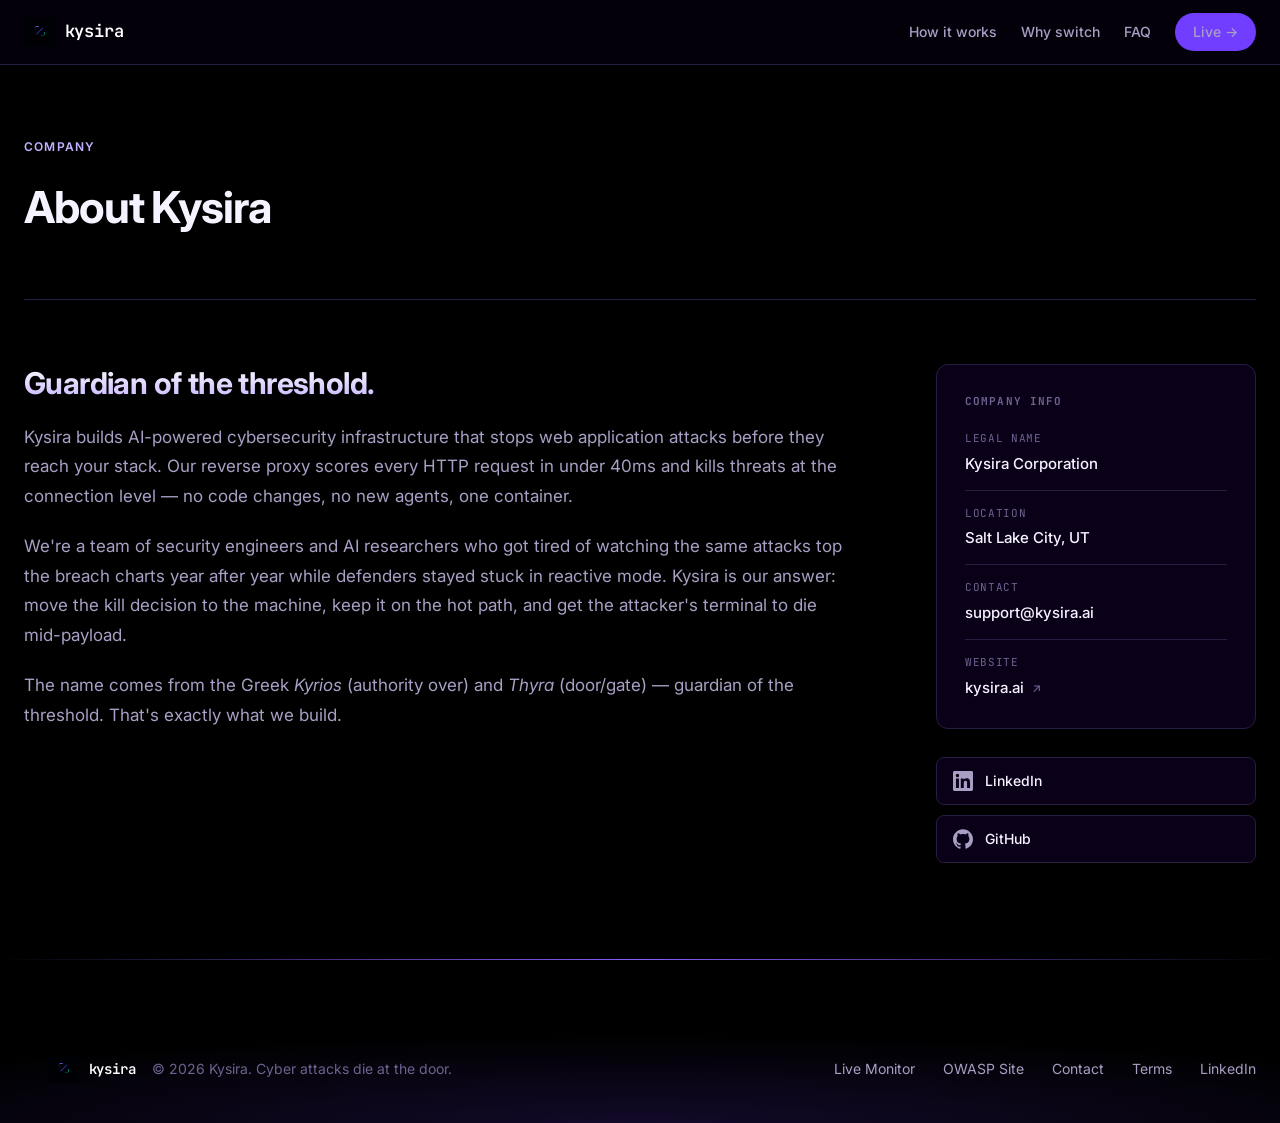
==== about.html @ eabcbf6a "Add about page with company info, LinkedIn, and GitHub links" ====
<!doctype html>
<html lang="en">
<head>
<meta charset="utf-8" />
<meta name="viewport" content="width=device-width,initial-scale=1" />
<title>About — Kysira</title>
<meta name="description" content="Kysira is an AI-powered cybersecurity company based in Salt Lake City, UT." />
<meta name="theme-color" content="#060c0f" />

<link rel="preconnect" href="https://fonts.googleapis.com">
<link rel="preconnect" href="https://fonts.gstatic.com" crossorigin>
<link href="https://fonts.googleapis.com/css2?family=Inter:wght@400;500;600;700&family=JetBrains+Mono:wght@400;500;600&display=swap" rel="stylesheet">
<link rel="stylesheet" href="assets/css/styles.css">

<style>
  .about-header {
    padding: 72px 0 56px;
    border-bottom: 1px solid var(--border);
  }
  .about-header h1 {
    font-size: clamp(28px, 4vw, 44px);
    font-weight: 700;
    letter-spacing: -0.025em;
    margin: 16px 0 0;
  }
  .about-body {
    padding: 64px 0 96px;
    display: grid;
    grid-template-columns: minmax(0, 1fr) 320px;
    gap: 80px;
    align-items: start;
  }
  @media (max-width: 820px) {
    .about-body { grid-template-columns: 1fr; gap: 48px; }
  }
  .about-body p {
    color: var(--text-muted);
    font-size: 17px;
    line-height: 1.75;
    margin: 0 0 20px;
  }
  .about-body h2 {
    font-size: clamp(22px, 3vw, 30px);
    font-weight: 700;
    letter-spacing: -0.02em;
    margin: 0 0 20px;
  }
  /* Info card */
  .info-card {
    background: var(--bg-panel);
    border: 1px solid var(--border);
    border-radius: 12px;
    padding: 28px;
    position: sticky;
    top: 84px;
  }
  .info-card h3 {
    font-family: var(--mono);
    font-size: 11px;
    color: var(--text-dim);
    letter-spacing: 0.1em;
    text-transform: uppercase;
    margin: 0 0 20px;
  }
  .info-row {
    display: flex;
    flex-direction: column;
    gap: 4px;
    padding: 14px 0;
    border-bottom: 1px solid var(--border);
  }
  .info-row:last-child { border-bottom: none; padding-bottom: 0; }
  .info-row:first-of-type { padding-top: 0; }
  .info-label {
    font-family: var(--mono);
    font-size: 11px;
    color: var(--text-dim);
    letter-spacing: 0.06em;
    text-transform: uppercase;
  }
  .info-value {
    font-size: 15px;
    color: var(--text);
    font-weight: 500;
  }
  .info-value a {
    color: var(--text);
    display: flex;
    align-items: center;
    gap: 8px;
  }
  .info-value a:hover { color: var(--green); text-decoration: none; }
  /* External link icon */
  .ext::after {
    content: "↗";
    font-size: 12px;
    color: var(--text-dim);
  }
  /* Social links */
  .social-links {
    display: flex;
    flex-direction: column;
    gap: 10px;
    margin-top: 28px;
  }
  .social-link {
    display: flex;
    align-items: center;
    gap: 12px;
    padding: 12px 16px;
    background: var(--bg-elev);
    border: 1px solid var(--border);
    border-radius: 8px;
    color: var(--text);
    font-size: 14px;
    font-weight: 500;
    transition: border-color 0.15s, color 0.15s;
  }
  .social-link:hover {
    border-color: var(--green);
    color: var(--green);
    text-decoration: none;
  }
  .social-icon {
    width: 20px;
    height: 20px;
    flex-shrink: 0;
    color: var(--text-muted);
  }
  .social-link:hover .social-icon { color: var(--green); }
</style>
</head>

<!-- Google tag (gtag.js) -->
<script async src="https://www.googletagmanager.com/gtag/js?id=G-09EENK375X"></script>
<script>
  window.dataLayer = window.dataLayer || [];
  function gtag(){dataLayer.push(arguments);}
  gtag('js', new Date());
  gtag('config', 'G-09EENK375X');
</script>
<body>

<nav class="top">
  <div class="wrap">
    <a class="brand" href="/">
      <img src="assets/images/kysira-logo.png" alt="" class="brand-logo" aria-hidden="true" />
      kysira
    </a>
    <div class="links">
      <a href="/#how">How it works</a>
      <a href="/#why">Why switch</a>
      <a href="/#faq">FAQ</a>
      <a class="cta" href="https://live.kysira.ai" target="_blank" rel="noopener">Live →</a>
    </div>
  </div>
</nav>

<div class="wrap">
  <div class="about-header">
    <div class="section-eyebrow">Company</div>
    <h1>About Kysira</h1>
  </div>

  <div class="about-body">
    <div>
      <h2>Guardian of the threshold.</h2>
      <p>Kysira builds AI-powered cybersecurity infrastructure that stops web application attacks before they reach your stack. Our reverse proxy scores every HTTP request in under 40ms and kills threats at the connection level — no code changes, no new agents, one container.</p>
      <p>We're a team of security engineers and AI researchers who got tired of watching the same attacks top the breach charts year after year while defenders stayed stuck in reactive mode. Kysira is our answer: move the kill decision to the machine, keep it on the hot path, and get the attacker's terminal to die mid-payload.</p>
      <p>The name comes from the Greek <em>Kyrios</em> (authority over) and <em>Thyra</em> (door/gate) — guardian of the threshold. That's exactly what we build.</p>
    </div>

    <aside>
      <div class="info-card">
        <h3>Company info</h3>
        <div class="info-row">
          <span class="info-label">Legal name</span>
          <span class="info-value">Kysira Corporation</span>
        </div>
        <div class="info-row">
          <span class="info-label">Location</span>
          <span class="info-value">Salt Lake City, UT</span>
        </div>
        <div class="info-row">
          <span class="info-label">Contact</span>
          <span class="info-value"><a href="mailto:support@kysira.ai">support@kysira.ai</a></span>
        </div>
        <div class="info-row">
          <span class="info-label">Website</span>
          <span class="info-value"><a href="https://kysira.ai" class="ext">kysira.ai</a></span>
        </div>
      </div>

      <div class="social-links">
        <a class="social-link" href="https://www.linkedin.com/company/kysira/" target="_blank" rel="noopener">
          <svg class="social-icon" viewBox="0 0 24 24" fill="currentColor" aria-hidden="true">
            <path d="M20.447 20.452h-3.554v-5.569c0-1.328-.027-3.037-1.852-3.037-1.853 0-2.136 1.445-2.136 2.939v5.667H9.351V9h3.414v1.561h.046c.477-.9 1.637-1.85 3.37-1.85 3.601 0 4.267 2.37 4.267 5.455v6.286zM5.337 7.433a2.062 2.062 0 01-2.063-2.065 2.064 2.064 0 112.063 2.065zm1.782 13.019H3.555V9h3.564v11.452zM22.225 0H1.771C.792 0 0 .774 0 1.729v20.542C0 23.227.792 24 1.771 24h20.451C23.2 24 24 23.227 24 22.271V1.729C24 .774 23.2 0 22.222 0h.003z"/>
          </svg>
          LinkedIn
        </a>
        <a class="social-link" href="https://github.com/kysira" target="_blank" rel="noopener">
          <svg class="social-icon" viewBox="0 0 24 24" fill="currentColor" aria-hidden="true">
            <path d="M12 .297c-6.63 0-12 5.373-12 12 0 5.303 3.438 9.8 8.205 11.385.6.113.82-.258.82-.577 0-.285-.01-1.04-.015-2.04-3.338.724-4.042-1.61-4.042-1.61C4.422 18.07 3.633 17.7 3.633 17.7c-1.087-.744.084-.729.084-.729 1.205.084 1.838 1.236 1.838 1.236 1.07 1.835 2.809 1.305 3.495.998.108-.776.417-1.305.76-1.605-2.665-.3-5.466-1.332-5.466-5.93 0-1.31.465-2.38 1.235-3.22-.135-.303-.54-1.523.105-3.176 0 0 1.005-.322 3.3 1.23.96-.267 1.98-.399 3-.405 1.02.006 2.04.138 3 .405 2.28-1.552 3.285-1.23 3.285-1.23.645 1.653.24 2.873.12 3.176.765.84 1.23 1.91 1.23 3.22 0 4.61-2.805 5.625-5.475 5.92.42.36.81 1.096.81 2.22 0 1.606-.015 2.896-.015 3.286 0 .315.21.69.825.57C20.565 22.092 24 17.592 24 12.297c0-6.627-5.373-12-12-12"/>
          </svg>
          GitHub
        </a>
      </div>
    </aside>
  </div>
</div>

<footer>
  <div class="wrap">
    <div class="left">
      <a class="brand" href="/">
        <img src="assets/images/kysira-logo.png" alt="" class="brand-logo" aria-hidden="true" />
        kysira
      </a>
      <span class="copy">© 2026 Kysira. Cyber attacks die at the door.</span>
    </div>
    <div>
      <a href="https://live.kysira.ai" target="_blank" rel="noopener">Live Monitor</a>
      <a href="https://shop.kysira.ai" target="_blank" rel="noopener">OWASP Site</a>
      <a href="mailto:hello@kysira.ai">Contact</a>
      <a href="/terms.html">Terms</a>
      <a href="https://www.linkedin.com/company/kysira/" target="_blank" rel="noopener">LinkedIn</a>
    </div>
  </div>
</footer>

</body>
</html>
---- assets/css/styles.css ----
/* ═══════════════════════════════════════════════════════════════════════════
   Kysira marketing site — TypeUI · Astra (dark-first violet)
   Surface #000000 · raised panels #0A0118 · brand #713DFF (bloom #8B5CFF)
   Pill buttons · 24px cards · Inter body · gradient marketing headings ·
   hero/footer violet glow + faint grid · center-lit glowing section dividers.
   ═══════════════════════════════════════════════════════════════════════════ */
:root {
  --bg: #000000;              /* page surface (neutral-secondary-soft) */
  --bg-elev: #0A0118;         /* raised panel (neutral-primary) */
  --bg-panel: #0A0118;        /* card fill */
  --bg-panel-2: #160A2E;      /* raised-further (menus, insets) */
  --border: #281C40;          /* default border */
  --border-strong: #3A2C57;   /* default-medium */
  --text: #F5F3FF;            /* light lavender-white */
  --heading: #FFFFFF;
  --text-muted: #A99FC4;      /* muted lavender-gray body */
  --text-dim: #6E6390;
  --brand: #713DFF;           /* violet brand */
  --brand-medium: #8B5CFF;    /* bloom-up / bright */
  --fg-brand: #9B7BFF;        /* links */
  --fg-brand-strong: #C4B0FF; /* gradient heading base */
  --success: #34D399;         /* real state only */
  --success-dim: #0F5C43;
  --danger: #F0616D;
  --danger-dim: #7A1F2C;
  --amber: #FFB84D;
  --max: 1280px;              /* Astra section max-width */
  --mono: "JetBrains Mono", ui-monospace, SFMono-Regular, Menlo, Consolas, monospace;
  --sans: "Inter", system-ui, -apple-system, "Segoe UI", Roboto, sans-serif;
}

* { box-sizing: border-box; }
html, body { margin: 0; padding: 0; }
html { scroll-behavior: smooth; }
body {
  background: var(--bg);
  color: var(--text);
  font-family: var(--sans);
  font-size: 16px;
  line-height: 1.6;
  -webkit-font-smoothing: antialiased;
}
a { color: var(--fg-brand); text-decoration: none; }
a:hover { color: var(--brand-medium); }
::selection { background: rgba(113,61,255,0.35); color: #fff; }

.wrap { max-width: var(--max); margin: 0 auto; padding: 0 24px; }

/* Marketing gradient heading — white → light lavender, clipped to glyphs.
   Solid fallback via color for renderers without background-clip:text. */
.grad-heading {
  color: var(--heading);
  background: linear-gradient(180deg, #FFFFFF 0%, var(--fg-brand-strong) 100%);
  -webkit-background-clip: text;
  background-clip: text;
  -webkit-text-fill-color: transparent;
}

/* ---------- Nav ---------- */
nav.top {
  position: sticky; top: 0; z-index: 50;
  background: rgba(5,1,14,0.72);
  backdrop-filter: saturate(140%) blur(14px);
  -webkit-backdrop-filter: saturate(140%) blur(14px);
  border-bottom: 1px solid var(--border);
}
nav.top .wrap {
  display: flex; align-items: center; justify-content: space-between;
  height: 64px;
}
.brand {
  display: flex; align-items: center; gap: 10px;
  font-family: var(--mono); font-weight: 600; font-size: 17px;
  color: var(--heading); letter-spacing: -0.01em;
}
.brand:hover { color: var(--heading); }
.brand-logo { height: 28px; width: auto; display: block; }
/* Nav links are text links: no bg, no underline — only lighten on hover, 24px apart */
nav.top .links { display: flex; gap: 24px; align-items: center; }
nav.top .links a {
  color: var(--text-muted); font-size: 14px; font-weight: 500;
}
nav.top .links a:hover { color: var(--heading); }
nav.top .cta {
  background: var(--brand); color: #fff;
  padding: 8px 18px; border-radius: 999px;
  font-weight: 600; font-size: 14px;
  transition: background 0.15s ease;
}
nav.top .cta:hover { background: var(--brand-medium); color: #fff; }
@media (max-width: 640px) {
  nav.top .links a:not(.cta) { display: none; }
}

/* ---------- Shared: pill buttons ---------- */
.btn {
  display: inline-flex; align-items: center; gap: 6px;
  padding: 13px 26px; border-radius: 999px;
  font-weight: 600; font-size: 16px;
  border: 2px solid transparent;
  transition: transform 0.08s ease, background 0.16s ease,
              border-color 0.16s ease, color 0.16s ease;
}
.btn:hover { transform: translateY(-1px); }
.btn-primary { background: var(--brand); color: #fff; }
.btn-primary:hover { background: var(--brand-medium); color: #fff; } /* bloom-up */
.btn-ghost {
  background: transparent; color: var(--text);
  border-color: var(--border-strong);
}
.btn-ghost:hover { border-color: var(--brand); color: var(--heading); }

/* ---------- Hero (owns its own vertical rhythm; signature backdrop) ---------- */
section.hero {
  padding: 120px 0 104px;
  position: relative; overflow: hidden;
}
/* Layer 1: radial violet brand glow, top-centre */
section.hero::before {
  content: ""; position: absolute; inset: 0; z-index: 0; pointer-events: none;
  background: radial-gradient(120% 80% at 50% 0%, rgba(113,61,255,0.20), transparent 60%);
}
/* Layer 2: faint 64px grid, masked to fade out toward the edges */
section.hero::after {
  content: ""; position: absolute; inset: 0; z-index: 0; pointer-events: none;
  background-image:
    linear-gradient(rgba(46,33,71,0.5) 1px, transparent 1px),
    linear-gradient(90deg, rgba(46,33,71,0.5) 1px, transparent 1px);
  background-size: 64px 64px;
  -webkit-mask-image: radial-gradient(80% 60% at 50% 0%, #000 0%, transparent 70%);
  mask-image: radial-gradient(80% 60% at 50% 0%, #000 0%, transparent 70%);
}
section.hero .wrap { position: relative; z-index: 1; }

.eyebrow {
  display: inline-flex; align-items: center; gap: 8px;
  font-size: 12px; font-weight: 600;
  color: var(--fg-brand-strong); letter-spacing: 0.08em; text-transform: uppercase;
  padding: 6px 14px; border-radius: 999px;
  background: rgba(113,61,255,0.10);
  border: 1px solid rgba(113,61,255,0.30);
}
.eyebrow::before {
  content: ""; width: 6px; height: 6px; border-radius: 50%;
  background: var(--brand); box-shadow: 0 0 10px var(--brand);
}
h1.headline {
  font-size: clamp(44px, 6vw, 72px);
  line-height: 1.0; letter-spacing: -0.025em; font-weight: 700;
  margin: 24px 0 20px; max-width: 1024px;
  color: var(--heading);
  background: linear-gradient(180deg, #FFFFFF 0%, var(--fg-brand-strong) 100%);
  -webkit-background-clip: text; background-clip: text;
  -webkit-text-fill-color: transparent;
}
/* Highlighted phrase gets a solid violet fill + glow inside the gradient heading */
h1.headline em {
  font-style: normal;
  -webkit-text-fill-color: var(--brand);
  color: var(--brand);
  text-shadow: 0 0 28px rgba(113,61,255,0.45);
}
.etymology {
  font-size: 13px;
  color: var(--text-dim);
  letter-spacing: 0.03em;
  margin: -4px 0 28px;
  font-family: var(--mono);
}
.etymology em { font-style: italic; color: var(--text-muted); }
.lede {
  font-size: clamp(17px, 1.6vw, 20px);
  color: var(--text-muted); max-width: 640px; margin: 0 0 36px;
}
.lede strong { color: var(--heading); font-weight: 600; }
.hero-cta { display: flex; gap: 14px; flex-wrap: wrap; }

.hero-grid {
  display: grid;
  grid-template-columns: minmax(0, 1.05fr) minmax(0, 0.95fr);
  gap: 56px; align-items: center;
}
@media (max-width: 900px) {
  .hero-grid { grid-template-columns: 1fr; gap: 40px; }
}

/* Hero terminal panel — raised card, 24px radius, subtle border */
.terminal {
  background: var(--bg-panel);
  border: 1px solid var(--border-strong);
  border-radius: 24px;
  overflow: hidden;
  box-shadow: 0 40px 90px -30px rgba(0,0,0,0.8),
              0 0 0 1px rgba(113,61,255,0.08);
  font-family: var(--mono);
  font-size: 13px;
  line-height: 1.7;
}
.term-bar {
  background: var(--bg-panel-2);
  padding: 10px 14px;
  border-bottom: 1px solid var(--border);
  display: flex; align-items: center; gap: 10px;
}
.term-dots { display: flex; gap: 6px; }
.term-dots span { width: 11px; height: 11px; border-radius: 50%; background: #2c2440; }
.term-dots span:nth-child(1) { background: #ff5f56; }
.term-dots span:nth-child(2) { background: #ffbd2e; }
.term-dots span:nth-child(3) { background: #27c93f; }
.term-title {
  color: var(--text-muted); font-size: 12px; margin-left: 8px;
  flex: 1; text-align: center;
}
.term-body { padding: 18px 20px 22px; min-height: 280px; }
.term-line { white-space: nowrap; overflow: hidden; text-overflow: ellipsis; }
.term-line .ts { color: var(--text-dim); margin-right: 10px; }
.term-line .ip { color: var(--fg-brand); margin-right: 10px; }
.term-line .method { color: var(--amber); margin-right: 8px; }
.term-line .path { color: var(--text); margin-right: 10px; }
.term-line .killed { color: var(--danger); font-weight: 600; }
.term-line .passed { color: var(--success); font-weight: 600; }
.term-line .ms { color: var(--text-muted); margin-left: 8px; }
.term-feed { display: flex; flex-direction: column; gap: 4px; }
.term-feed .row { opacity: 0; transform: translateY(6px); transition: all 0.3s ease; }
.term-feed .row.show { opacity: 1; transform: translateY(0); }
.term-prompt { color: var(--brand-medium); margin-top: 16px; }
.term-prompt::before { content: "$ "; color: var(--text-dim); }
.term-prompt .cur {
  display: inline-block; width: 8px; height: 14px;
  background: var(--brand-medium); vertical-align: -2px; margin-left: 2px;
  animation: blink 1s steps(2) infinite;
}
@keyframes blink { 50% { opacity: 0; } }

/* ---------- Center-lit glowing divider between stacked marketing sections ---------- */
section.stats, section.block, section.cta-band, footer { position: relative; }
section.stats::before,
section.block::before,
section.cta-band::before,
footer::before {
  content: ""; position: absolute; top: 0; left: 0; right: 0; height: 1px; z-index: 2;
  background: linear-gradient(90deg, transparent 0%, var(--brand-medium) 50%, transparent 100%);
  pointer-events: none;
}
/* the wide, short violet beam-bloom centred on the seam */
section.stats::after,
section.block::after,
section.cta-band::after {
  content: ""; position: absolute; top: 0; left: 50%; transform: translate(-50%, -50%);
  width: 46rem; height: 9rem; max-width: 90vw; z-index: 1; pointer-events: none;
  background: radial-gradient(ellipse at center, rgba(113,61,255,0.14), transparent 70%);
}

/* ---------- Stats strip ---------- */
section.stats { padding: 72px 0; }
.stat-grid { display: grid; grid-template-columns: repeat(4, 1fr); gap: 24px; }
@media (max-width: 720px) { .stat-grid { grid-template-columns: repeat(2, 1fr); } }
.stat .num {
  font-family: var(--mono);
  font-size: clamp(28px, 4vw, 44px);
  font-weight: 600;
  color: var(--brand-medium);
  letter-spacing: -0.02em;
  line-height: 1;
}
.stat .num small { color: var(--text-muted); font-size: 0.55em; margin-left: 4px; font-weight: 500; }
.stat .label {
  margin-top: 10px; color: var(--text-muted); font-size: 13px;
  text-transform: uppercase; letter-spacing: 0.06em;
}

/* ---------- Section common (112px symmetric rhythm; header ≤768px; gap ≥64px) ---------- */
section.block { padding: 112px 0; }
.section-eyebrow {
  font-size: 12px; font-weight: 600; color: var(--fg-brand-strong);
  letter-spacing: 0.1em; text-transform: uppercase; margin-bottom: 16px;
}
h2 {
  font-size: clamp(28px, 3.4vw, 40px);
  line-height: 1.3; letter-spacing: -0.02em;
  margin: 0 0 20px; font-weight: 700;
  max-width: 768px;
  color: var(--heading);
  background: linear-gradient(180deg, #FFFFFF 0%, var(--fg-brand-strong) 100%);
  -webkit-background-clip: text; background-clip: text;
  -webkit-text-fill-color: transparent;
}
.lead {
  font-size: 18px; color: var(--text-muted);
  max-width: 768px; margin: 0 0 64px;
}

/* ---------- Cards: shared raised-panel treatment ---------- */
.compare .col, .step, .why-card, details.qa, .testimonial {
  background: var(--bg-panel);
  border: 1px solid var(--border);
  border-radius: 24px;
  transition: border-color 0.2s ease, box-shadow 0.2s ease;
}
.step:hover, .why-card:hover {
  border-color: var(--border-strong);
  box-shadow: 0 0 0 1px rgba(113,61,255,0.10);
}

/* ---------- The problem ---------- */
.compare {
  display: grid; grid-template-columns: 1fr 80px 1fr; gap: 0;
  align-items: stretch; margin-top: 8px;
}
@media (max-width: 760px) {
  .compare { grid-template-columns: 1fr; }
  .compare .vs { display: none; }
}
.compare .col { padding: 32px 28px; display: flex; flex-direction: column; }
.compare .col.bad { border-color: rgba(240,97,109,0.28); }
.compare .col.good { border-color: rgba(52,211,153,0.28); }
.compare .col h3 {
  margin: 0 0 6px; font-size: 14px; font-weight: 600;
  text-transform: uppercase; letter-spacing: 0.08em;
}
.compare .col.bad h3 { color: var(--danger); }
.compare .col.good h3 { color: var(--success); }
.compare .big {
  font-family: var(--mono); font-size: clamp(36px, 5vw, 56px);
  font-weight: 600; letter-spacing: -0.02em; line-height: 1; margin: 12px 0 8px;
}
.compare .col.bad .big { color: var(--danger); }
.compare .col.good .big { color: var(--success); }
.compare .col p { margin: 6px 0 0; color: var(--text-muted); font-size: 16px; }
.compare .vs {
  display: flex; align-items: center; justify-content: center;
  color: var(--text-dim); font-family: var(--mono); font-size: 14px;
}

/* ---------- How it works ---------- */
.steps {
  display: grid; grid-template-columns: repeat(3, 1fr); gap: 24px;
  margin-top: 36px;
}
@media (max-width: 820px) { .steps { grid-template-columns: 1fr; } }
.step { padding: 28px; }
/* plain-word step label — no numbering (Astra forbids numbered eyebrows/steps) */
.step .num {
  font-size: 12px; font-weight: 600; color: var(--fg-brand-strong);
  letter-spacing: 0.1em; text-transform: uppercase;
}
.step h4 {
  margin: 10px 0 8px; font-size: 20px; font-weight: 600;
  letter-spacing: -0.01em; color: var(--heading);
}
.step p { margin: 0; color: var(--text-muted); font-size: 16px; }

/* ---------- Why teams switch ---------- */
.why-grid { display: grid; grid-template-columns: repeat(2, 1fr); gap: 16px; }
@media (max-width: 760px) { .why-grid { grid-template-columns: 1fr; } }
.why-card { padding: 28px; }
.why-card h4 {
  margin: 0 0 10px; font-size: 20px; font-weight: 600; color: var(--heading);
  display: flex; align-items: center; gap: 10px;
}
.why-card h4 .icon {
  display: inline-flex; align-items: center; justify-content: center;
  width: 28px; height: 28px; flex-shrink: 0;
  background: rgba(113,61,255,0.12); color: var(--fg-brand-strong);
  border-radius: 999px; font-size: 14px; font-family: var(--mono);
}
.why-card p { margin: 0; color: var(--text-muted); font-size: 16px; }

/* ---------- FAQ ---------- */
.faq { display: flex; flex-direction: column; gap: 12px; max-width: 820px; }
details.qa { padding: 20px 24px; }
details.qa[open] { border-color: var(--border-strong); }
details.qa summary {
  cursor: pointer; list-style: none;
  font-weight: 600; font-size: 16px;
  display: flex; justify-content: space-between; align-items: center;
  color: var(--heading);
}
details.qa summary::-webkit-details-marker { display: none; }
details.qa summary::after {
  content: "+"; font-family: var(--mono); color: var(--brand-medium);
  font-size: 22px; transition: transform 0.2s;
}
details.qa[open] summary::after { content: "\2212"; }
details.qa p {
  margin: 14px 0 0; color: var(--text-muted); font-size: 16px; line-height: 1.7;
}

/* ---------- CTA band (owns its glow; symmetric padding) ---------- */
section.cta-band {
  padding: 112px 0;
  text-align: center; overflow: hidden;
}
.cta-band h2 { margin: 0 auto 14px; }
.cta-band p { color: var(--text-muted); font-size: 18px; margin: 0 0 32px; }
.cta-band .btns { display: inline-flex; gap: 14px; flex-wrap: wrap; justify-content: center; }

/* ---------- Footer (violet glow + grid bookend; asymmetric padding) ---------- */
footer {
  padding: 96px 0 40px;   /* light bottom ≤ half the top */
  color: var(--text-dim);
  font-size: 14px;
  overflow: hidden;
}
footer::after {
  content: ""; position: absolute; inset: 0; z-index: 0; pointer-events: none;
  background:
    radial-gradient(120% 90% at 50% 100%, rgba(113,61,255,0.16), transparent 60%);
}
footer .wrap {
  position: relative; z-index: 1;
  display: flex; justify-content: space-between; align-items: center; gap: 24px;
  flex-wrap: wrap;
}
footer .brand { font-size: 14px; }
footer a { color: var(--text-muted); margin-left: 24px; }
footer a:hover { color: var(--heading); }
footer .left { display: flex; align-items: center; gap: 16px; flex-wrap: wrap; }
footer .copy { color: var(--text-dim); }

/* ---------- Testimonials (commented out in markup; kept in sync) ---------- */
.testimonials { display: grid; grid-template-columns: repeat(3, 1fr); gap: 16px; }
@media (max-width: 1100px) { .testimonials { grid-template-columns: repeat(2, 1fr); } }
@media (max-width: 640px) { .testimonials { grid-template-columns: 1fr; } }
.testimonial { padding: 28px; display: flex; flex-direction: column; gap: 20px; }
.testimonial .quote {
  margin: 0; color: var(--text); font-size: 16px; line-height: 1.75;
  font-style: italic; flex: 1;
}
.attr-name { font-weight: 600; font-size: 14px; color: var(--heading); }
.attr-role { font-size: 13px; color: var(--text-muted); margin-top: 3px; }
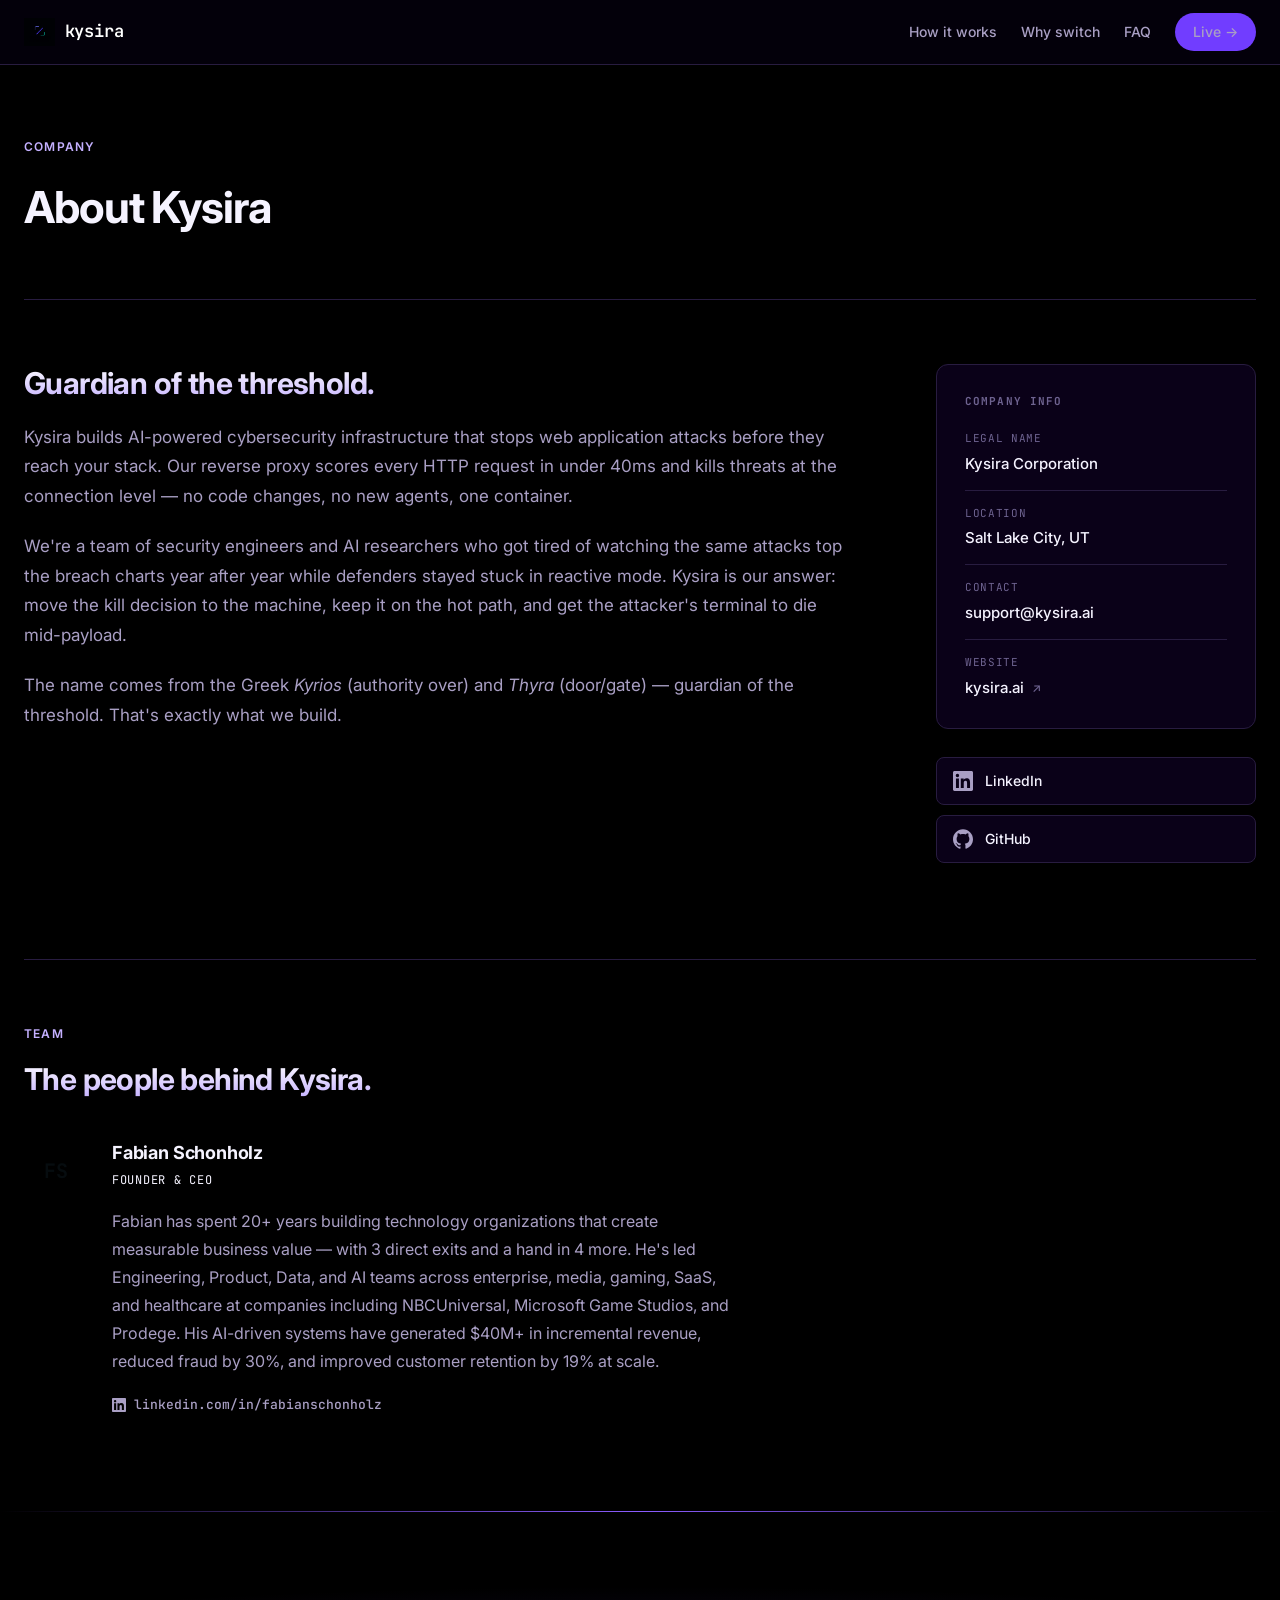
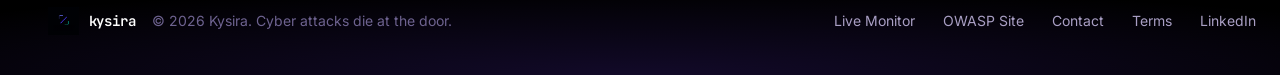
==== commit 37b1e526: "Add Fabian Schonholz as Founder & CEO to about page" ====
--- a/about.html
+++ b/about.html
@@ -96,6 +96,55 @@
     font-size: 12px;
     color: var(--text-dim);
   }
+  /* Team section */
+  .team-section {
+    padding: 64px 0 96px;
+    border-top: 1px solid var(--border);
+  }
+  .team-section h2 {
+    font-size: clamp(22px, 3vw, 30px);
+    font-weight: 700;
+    letter-spacing: -0.02em;
+    margin: 0 0 40px;
+  }
+  .team-card {
+    display: grid;
+    grid-template-columns: 64px 1fr;
+    gap: 24px;
+    align-items: start;
+    max-width: 720px;
+  }
+  .team-avatar {
+    width: 64px; height: 64px;
+    border-radius: 12px;
+    background: linear-gradient(135deg, var(--blue) 0%, var(--green) 100%);
+    display: flex; align-items: center; justify-content: center;
+    font-family: var(--mono); font-weight: 700; font-size: 20px;
+    color: #060c0f;
+    flex-shrink: 0;
+    letter-spacing: -0.02em;
+  }
+  .team-info { display: flex; flex-direction: column; gap: 4px; }
+  .team-name {
+    font-size: 18px; font-weight: 700;
+    color: var(--text); letter-spacing: -0.01em;
+  }
+  .team-title {
+    font-family: var(--mono); font-size: 12px;
+    color: var(--green); letter-spacing: 0.06em;
+    text-transform: uppercase; margin-bottom: 12px;
+  }
+  .team-bio {
+    font-size: 16px; color: var(--text-muted);
+    line-height: 1.75; margin: 0 0 16px;
+  }
+  .team-link {
+    display: inline-flex; align-items: center; gap: 8px;
+    font-size: 13px; font-weight: 500; color: var(--text-muted);
+    font-family: var(--mono);
+  }
+  .team-link:hover { color: var(--green); text-decoration: none; }
+  .team-link svg { width: 14px; height: 14px; }
   /* Social links */
   .social-links {
     display: flex;
@@ -209,6 +258,25 @@
   </div>
 </div>
 
+<div class="wrap">
+  <div class="team-section">
+    <div class="section-eyebrow">Team</div>
+    <h2>The people behind Kysira.</h2>
+    <div class="team-card">
+      <div class="team-avatar" aria-hidden="true">FS</div>
+      <div class="team-info">
+        <div class="team-name">Fabian Schonholz</div>
+        <div class="team-title">Founder &amp; CEO</div>
+        <p class="team-bio">Fabian has spent 20+ years building technology organizations that create measurable business value — with 3 direct exits and a hand in 4 more. He's led Engineering, Product, Data, and AI teams across enterprise, media, gaming, SaaS, and healthcare at companies including NBCUniversal, Microsoft Game Studios, and Prodege. His AI-driven systems have generated $40M+ in incremental revenue, reduced fraud by 30%, and improved customer retention by 19% at scale.</p>
+        <a class="team-link" href="https://www.linkedin.com/in/fabianschonholz/" target="_blank" rel="noopener">
+          <svg viewBox="0 0 24 24" fill="currentColor" aria-hidden="true"><path d="M20.447 20.452h-3.554v-5.569c0-1.328-.027-3.037-1.852-3.037-1.853 0-2.136 1.445-2.136 2.939v5.667H9.351V9h3.414v1.561h.046c.477-.9 1.637-1.85 3.37-1.85 3.601 0 4.267 2.37 4.267 5.455v6.286zM5.337 7.433a2.062 2.062 0 01-2.063-2.065 2.064 2.064 0 112.063 2.065zm1.782 13.019H3.555V9h3.564v11.452zM22.225 0H1.771C.792 0 0 .774 0 1.729v20.542C0 23.227.792 24 1.771 24h20.451C23.2 24 24 23.227 24 22.271V1.729C24 .774 23.2 0 22.222 0h.003z"/></svg>
+          linkedin.com/in/fabianschonholz
+        </a>
+      </div>
+    </div>
+  </div>
+</div>
+
 <footer>
   <div class="wrap">
     <div class="left">
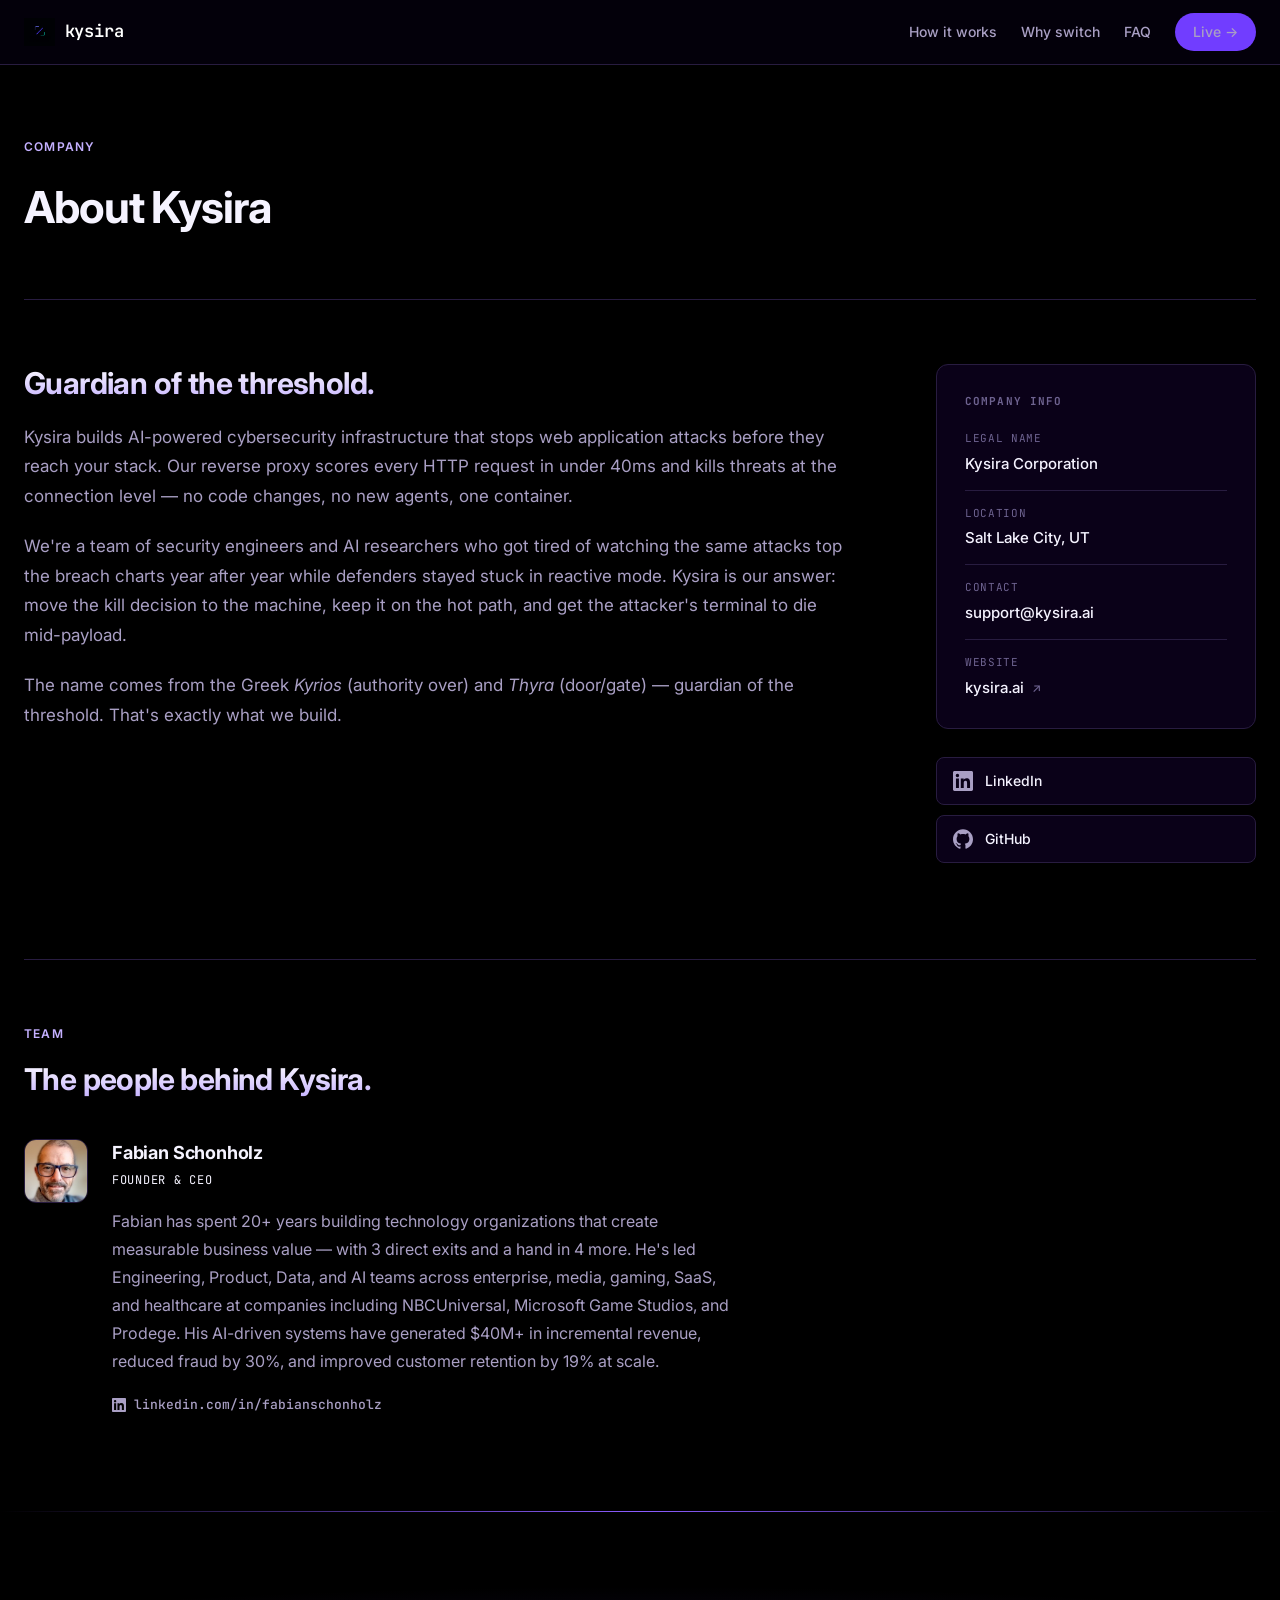
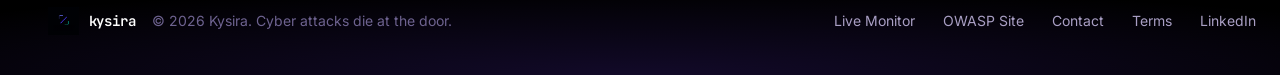
==== commit dd93b7a9: "Use Fabian's photo on about page" ====
--- a/about.html
+++ b/about.html
@@ -117,12 +117,14 @@
   .team-avatar {
     width: 64px; height: 64px;
     border-radius: 12px;
-    background: linear-gradient(135deg, var(--blue) 0%, var(--green) 100%);
-    display: flex; align-items: center; justify-content: center;
-    font-family: var(--mono); font-weight: 700; font-size: 20px;
-    color: #060c0f;
+    overflow: hidden;
     flex-shrink: 0;
-    letter-spacing: -0.02em;
+    border: 1px solid var(--border);
+  }
+  .team-avatar img {
+    width: 100%; height: 100%;
+    object-fit: cover;
+    display: block;
   }
   .team-info { display: flex; flex-direction: column; gap: 4px; }
   .team-name {
@@ -263,7 +265,9 @@
     <div class="section-eyebrow">Team</div>
     <h2>The people behind Kysira.</h2>
     <div class="team-card">
-      <div class="team-avatar" aria-hidden="true">FS</div>
+      <div class="team-avatar">
+        <img src="assets/images/fabian-schonholz.jpg" alt="Fabian Schonholz" />
+      </div>
       <div class="team-info">
         <div class="team-name">Fabian Schonholz</div>
         <div class="team-title">Founder &amp; CEO</div>
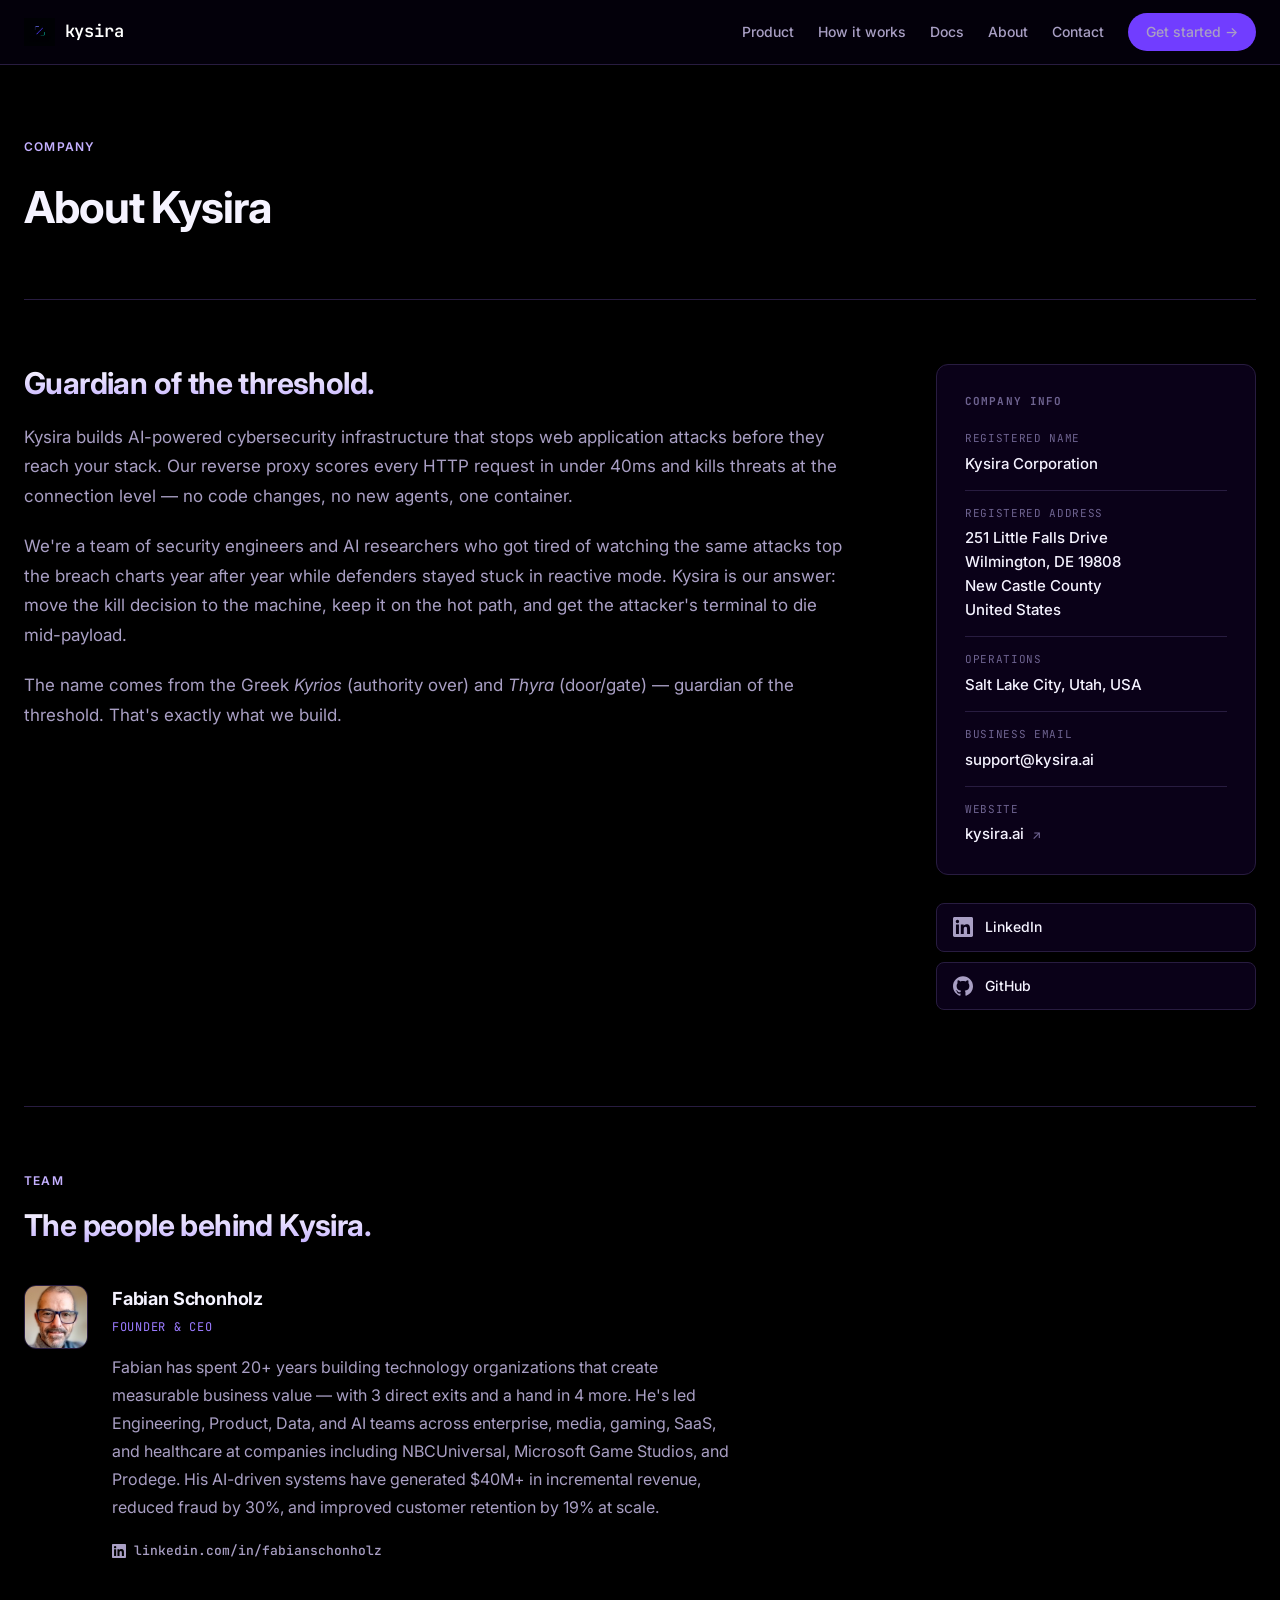
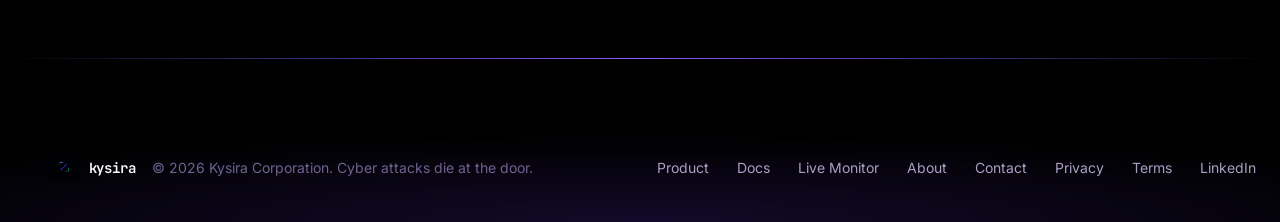
==== commit 0db3b410: "Add product, contact, and privacy pages with real product screenshots Meets vendor-review requiremen" ====
--- a/about.html
+++ b/about.html
@@ -89,7 +89,7 @@
     align-items: center;
     gap: 8px;
   }
-  .info-value a:hover { color: var(--green); text-decoration: none; }
+  .info-value a:hover { color: var(--fg-brand); text-decoration: none; }
   /* External link icon */
   .ext::after {
     content: "↗";
@@ -133,7 +133,7 @@
   }
   .team-title {
     font-family: var(--mono); font-size: 12px;
-    color: var(--green); letter-spacing: 0.06em;
+    color: var(--fg-brand); letter-spacing: 0.06em;
     text-transform: uppercase; margin-bottom: 12px;
   }
   .team-bio {
@@ -145,7 +145,7 @@
     font-size: 13px; font-weight: 500; color: var(--text-muted);
     font-family: var(--mono);
   }
-  .team-link:hover { color: var(--green); text-decoration: none; }
+  .team-link:hover { color: var(--fg-brand); text-decoration: none; }
   .team-link svg { width: 14px; height: 14px; }
   /* Social links */
   .social-links {
@@ -168,8 +168,8 @@
     transition: border-color 0.15s, color 0.15s;
   }
   .social-link:hover {
-    border-color: var(--green);
-    color: var(--green);
+    border-color: var(--fg-brand);
+    color: var(--fg-brand);
     text-decoration: none;
   }
   .social-icon {
@@ -178,7 +178,7 @@
     flex-shrink: 0;
     color: var(--text-muted);
   }
-  .social-link:hover .social-icon { color: var(--green); }
+  .social-link:hover .social-icon { color: var(--fg-brand); }
 </style>
 </head>
 
@@ -199,10 +199,12 @@
       kysira
     </a>
     <div class="links">
+      <a href="/product.html">Product</a>
       <a href="/#how">How it works</a>
-      <a href="/#why">Why switch</a>
-      <a href="/#faq">FAQ</a>
-      <a class="cta" href="https://live.kysira.ai" target="_blank" rel="noopener">Live →</a>
+      <a href="https://docs.kysira.ai" target="_blank" rel="noopener">Docs</a>
+      <a href="/about.html">About</a>
+      <a href="/contact.html">Contact</a>
+      <a class="cta" href="https://app.kysira.ai/register" target="_blank" rel="noopener">Get started →</a>
     </div>
   </div>
 </nav>
@@ -225,15 +227,19 @@
       <div class="info-card">
         <h3>Company info</h3>
         <div class="info-row">
-          <span class="info-label">Legal name</span>
+          <span class="info-label">Registered name</span>
           <span class="info-value">Kysira Corporation</span>
         </div>
         <div class="info-row">
-          <span class="info-label">Location</span>
-          <span class="info-value">Salt Lake City, UT</span>
-        </div>
-        <div class="info-row">
-          <span class="info-label">Contact</span>
+          <span class="info-label">Registered address</span>
+          <span class="info-value">251 Little Falls Drive<br>Wilmington, DE 19808<br>New Castle County<br>United States</span>
+        </div>
+        <div class="info-row">
+          <span class="info-label">Operations</span>
+          <span class="info-value">Salt Lake City, Utah, USA</span>
+        </div>
+        <div class="info-row">
+          <span class="info-label">Business email</span>
           <span class="info-value"><a href="mailto:support@kysira.ai">support@kysira.ai</a></span>
         </div>
         <div class="info-row">
@@ -288,12 +294,15 @@
         <img src="assets/images/kysira-logo.png" alt="" class="brand-logo" aria-hidden="true" />
         kysira
       </a>
-      <span class="copy">© 2026 Kysira. Cyber attacks die at the door.</span>
+      <span class="copy">© 2026 Kysira Corporation. Cyber attacks die at the door.</span>
     </div>
     <div>
+      <a href="/product.html">Product</a>
+      <a href="https://docs.kysira.ai" target="_blank" rel="noopener">Docs</a>
       <a href="https://live.kysira.ai" target="_blank" rel="noopener">Live Monitor</a>
-      <a href="https://shop.kysira.ai" target="_blank" rel="noopener">OWASP Site</a>
-      <a href="mailto:hello@kysira.ai">Contact</a>
+      <a href="/about.html">About</a>
+      <a href="/contact.html">Contact</a>
+      <a href="/privacy.html">Privacy</a>
       <a href="/terms.html">Terms</a>
       <a href="https://www.linkedin.com/company/kysira/" target="_blank" rel="noopener">LinkedIn</a>
     </div>
--- a/assets/css/styles.css
+++ b/assets/css/styles.css
@@ -429,3 +429,55 @@
 }
 .attr-name { font-weight: 600; font-size: 14px; color: var(--heading); }
 .attr-role { font-size: 13px; color: var(--text-muted); margin-top: 3px; }
+
+/* ---------- Product showcase (real screenshots) ---------- */
+.showcase {
+  margin: 40px 0 0;
+  border: 1px solid var(--border);
+  border-radius: 20px;
+  overflow: hidden;
+  background: var(--bg-panel);
+  box-shadow: 0 30px 80px rgba(0,0,0,0.55);
+}
+.showcase img { display: block; width: 100%; height: auto; }
+.showcase figcaption {
+  font-family: var(--mono);
+  font-size: 12px;
+  color: var(--text-dim);
+  letter-spacing: 0.04em;
+  padding: 14px 18px;
+  border-top: 1px solid var(--border);
+  background: var(--bg-elev);
+}
+.showcase-links {
+  display: flex; gap: 14px; flex-wrap: wrap; margin-top: 28px;
+}
+
+/* ---------- Trust strip ---------- */
+.trust-grid {
+  display: grid; grid-template-columns: repeat(4, 1fr); gap: 16px; margin-top: 36px;
+}
+@media (max-width: 900px) { .trust-grid { grid-template-columns: repeat(2, 1fr); } }
+@media (max-width: 560px) { .trust-grid { grid-template-columns: 1fr; } }
+.trust-card {
+  background: var(--bg-panel);
+  border: 1px solid var(--border);
+  border-radius: 24px;
+  padding: 26px;
+  display: flex; flex-direction: column; gap: 8px;
+  transition: border-color 0.2s ease;
+}
+.trust-card:hover { border-color: var(--border-strong); }
+.trust-card h4 { margin: 0; font-size: 17px; font-weight: 600; color: var(--heading); }
+.trust-card p { margin: 0; color: var(--text-muted); font-size: 15px; line-height: 1.7; }
+.trust-card a { font-size: 14px; font-weight: 500; margin-top: auto; padding-top: 8px; }
+
+.pull-quote {
+  margin: 24px 0 0;
+  padding-left: 20px;
+  border-left: 2px solid var(--brand);
+  color: var(--heading);
+  font-size: 18px;
+  line-height: 1.6;
+  font-style: italic;
+}
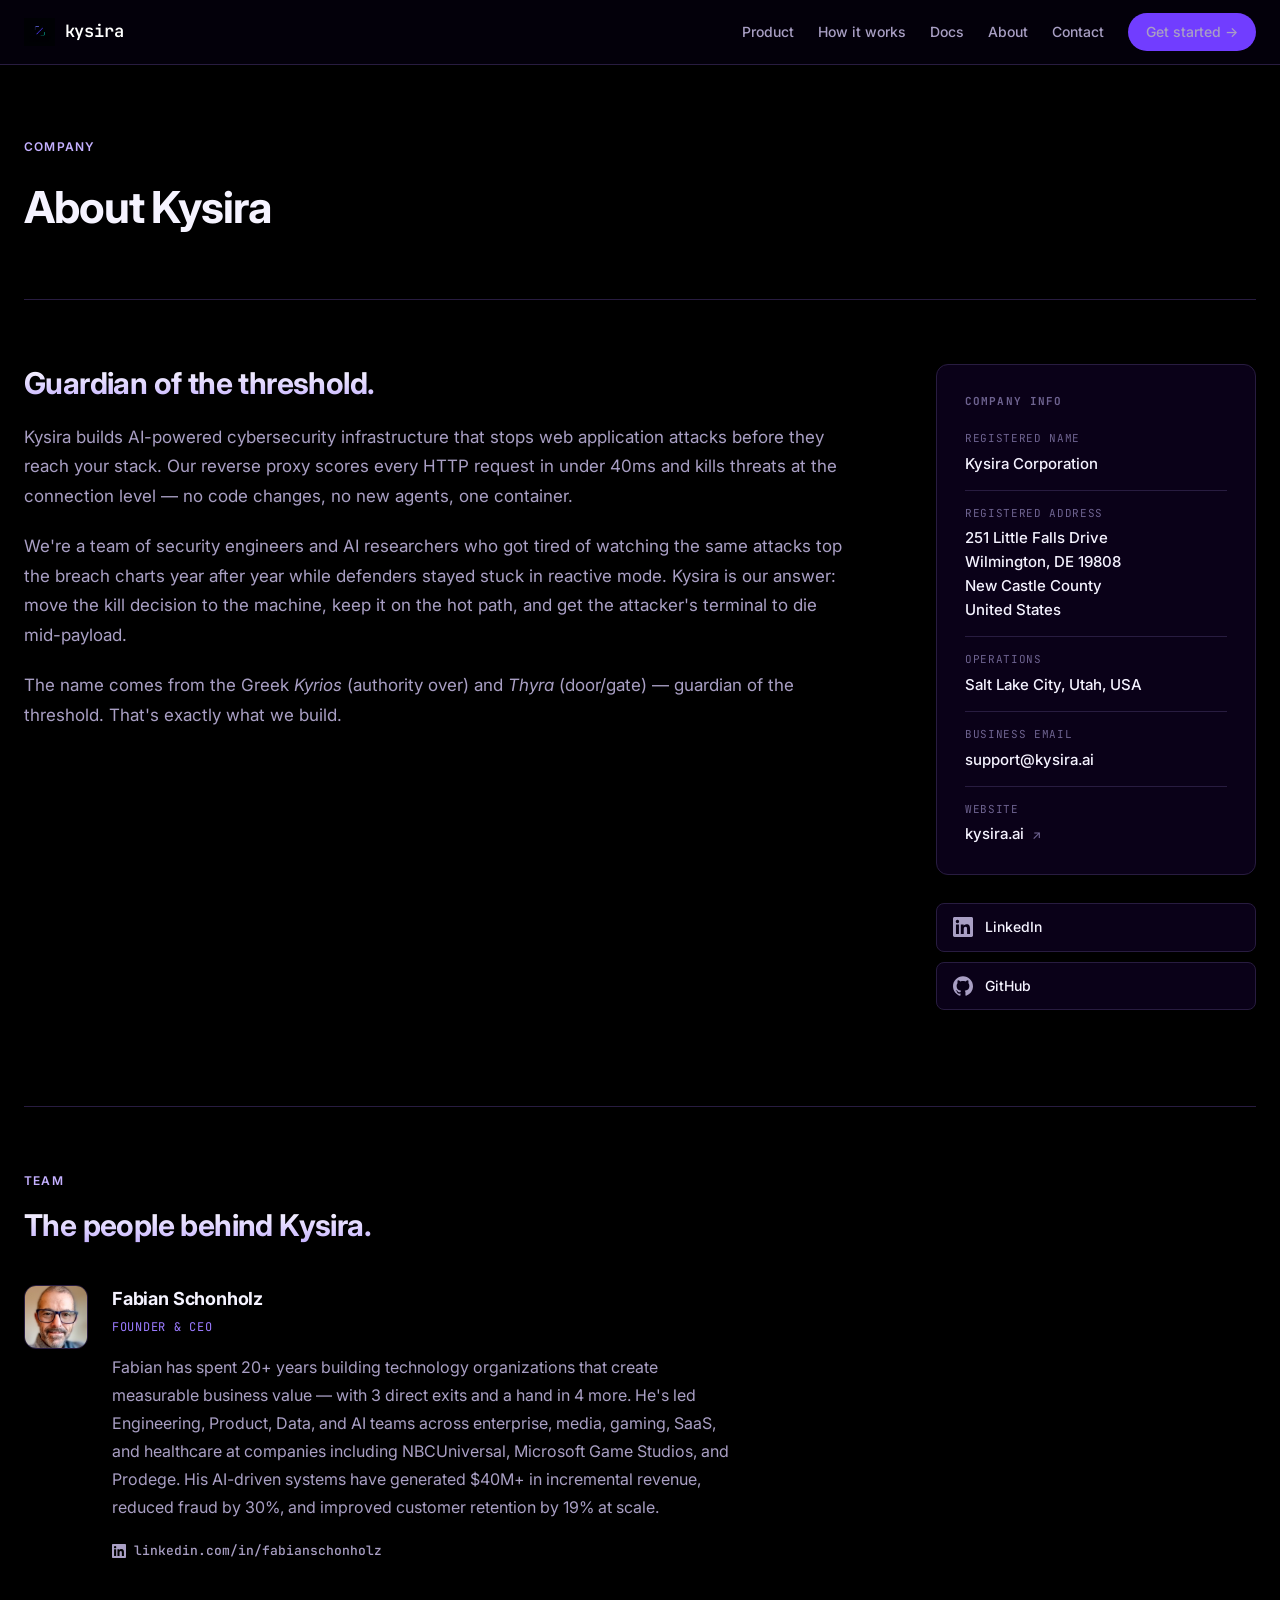
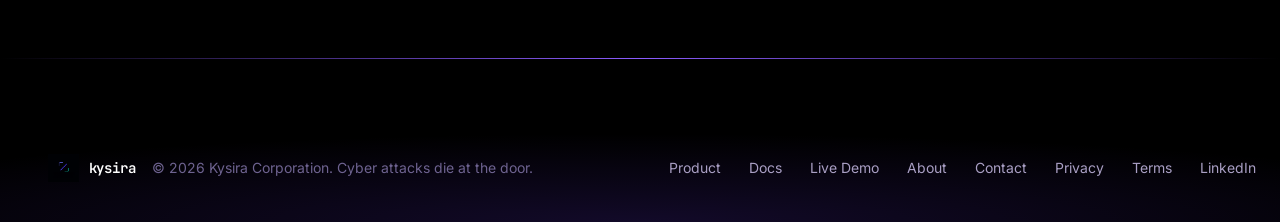
==== commit b1553f19: "Clarify the live monitor is a demo, not the customer product Nothing at live.kysira.ai ships to clie" ====
--- a/about.html
+++ b/about.html
@@ -299,7 +299,7 @@
     <div>
       <a href="/product.html">Product</a>
       <a href="https://docs.kysira.ai" target="_blank" rel="noopener">Docs</a>
-      <a href="https://live.kysira.ai" target="_blank" rel="noopener">Live Monitor</a>
+      <a href="https://live.kysira.ai" target="_blank" rel="noopener">Live Demo</a>
       <a href="/about.html">About</a>
       <a href="/contact.html">Contact</a>
       <a href="/privacy.html">Privacy</a>
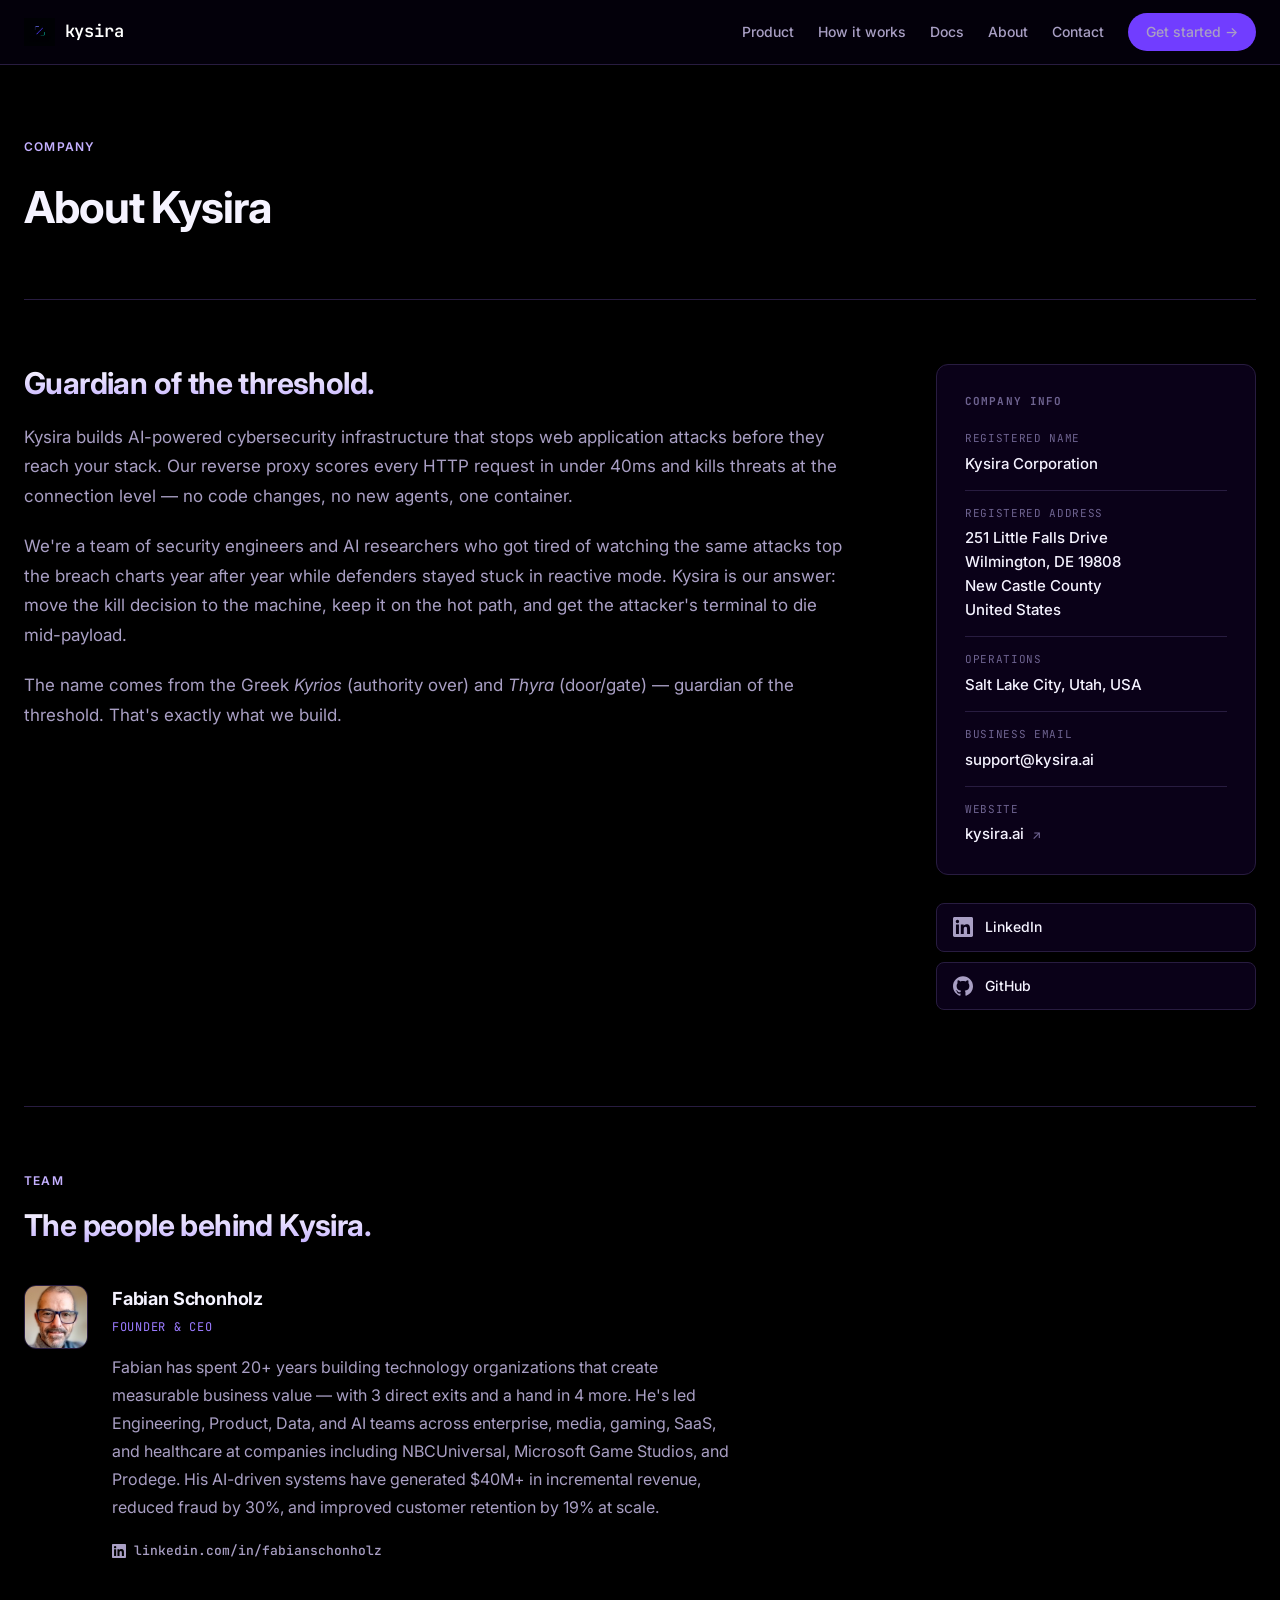
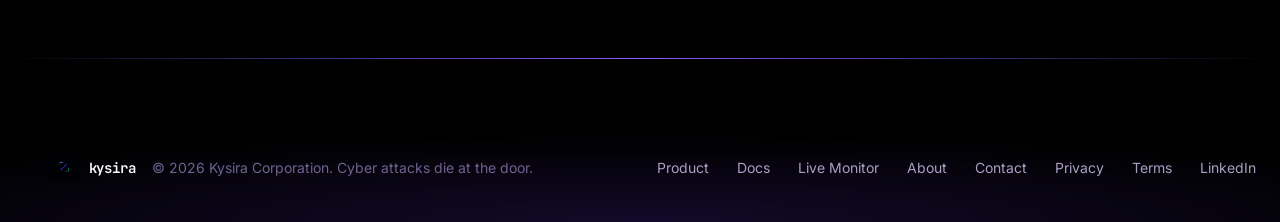
==== commit aba9cce9: "Revert link/button labels to 'Live Monitor' Keep the clarifying prose (it's a public sandbox, not th" ====
--- a/about.html
+++ b/about.html
@@ -299,7 +299,7 @@
     <div>
       <a href="/product.html">Product</a>
       <a href="https://docs.kysira.ai" target="_blank" rel="noopener">Docs</a>
-      <a href="https://live.kysira.ai" target="_blank" rel="noopener">Live Demo</a>
+      <a href="https://live.kysira.ai" target="_blank" rel="noopener">Live Monitor</a>
       <a href="/about.html">About</a>
       <a href="/contact.html">Contact</a>
       <a href="/privacy.html">Privacy</a>
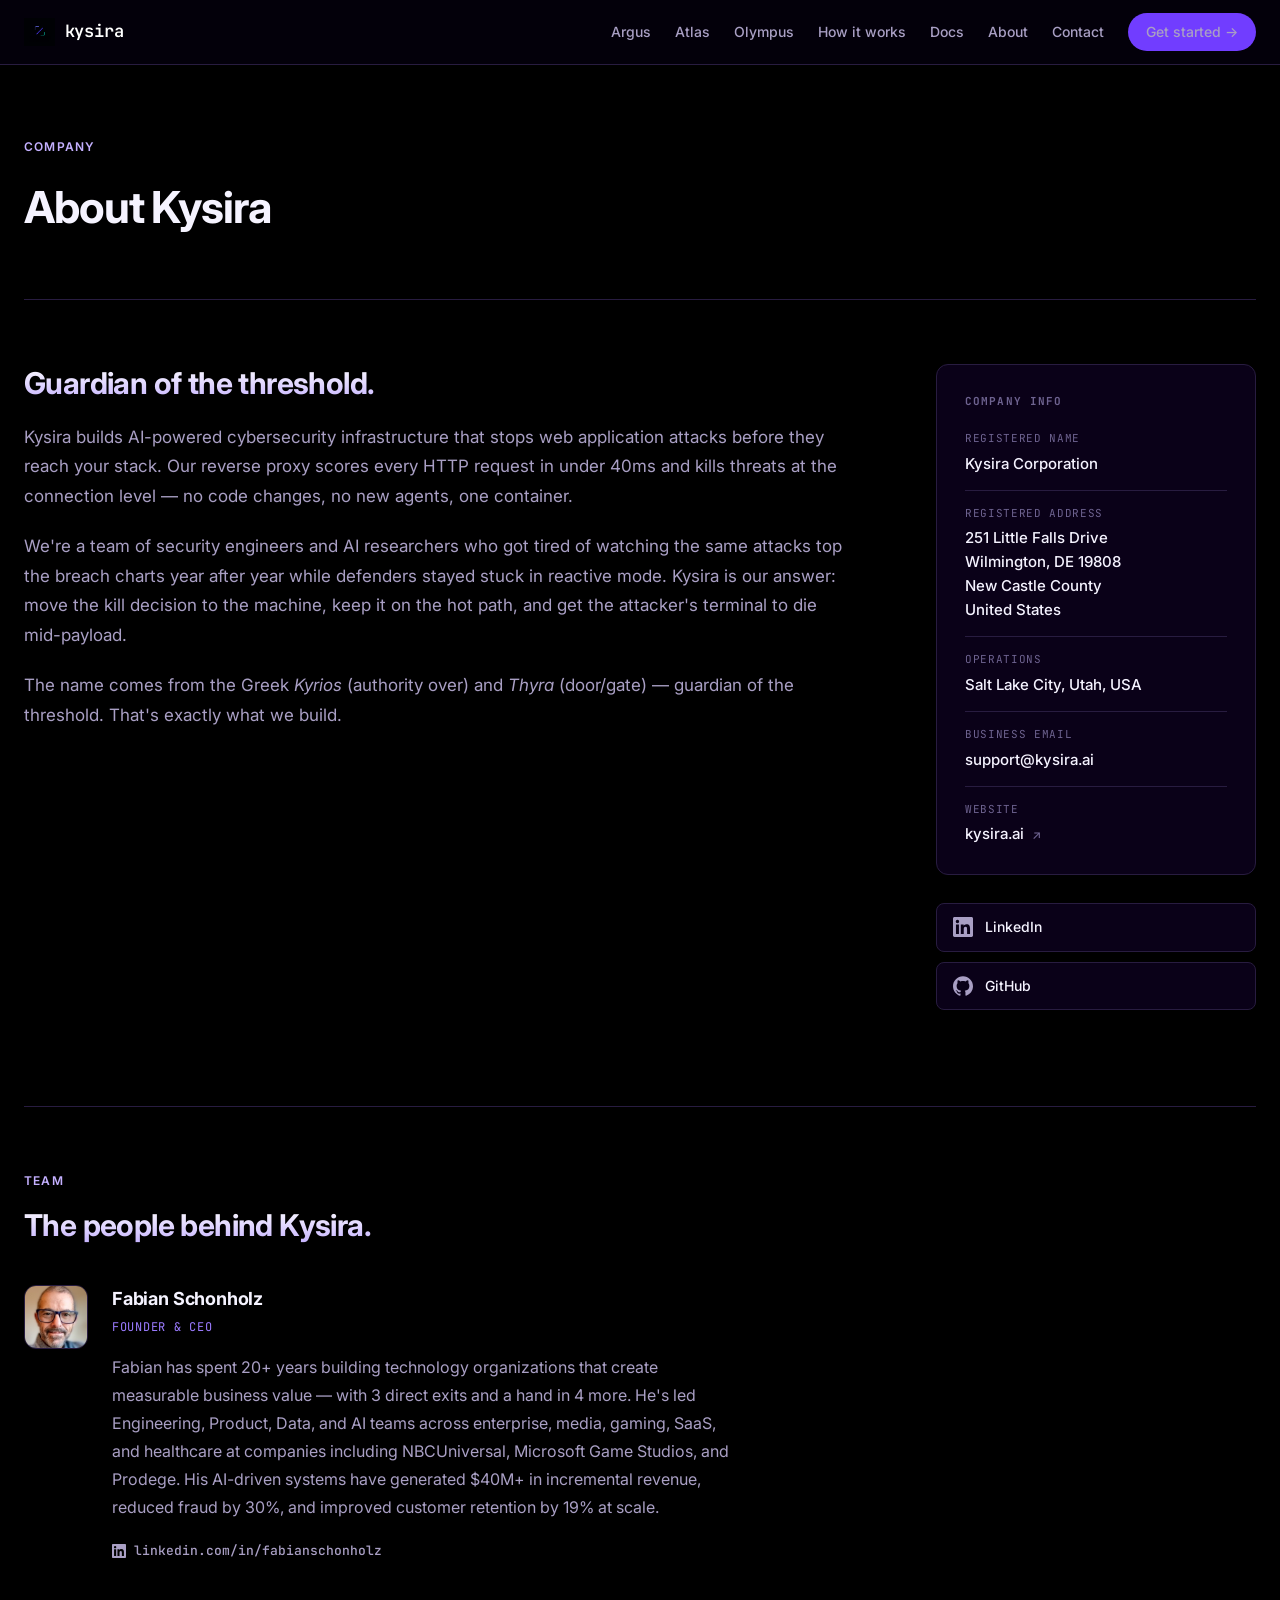
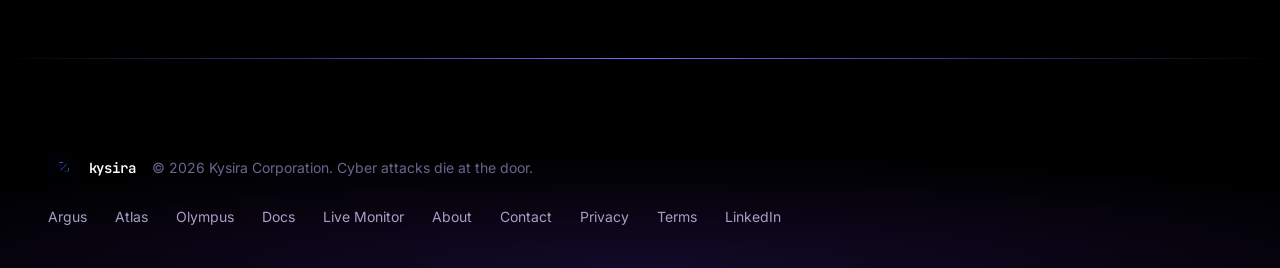
==== commit 0ff0191a: "Add short product pages for Argus, Atlas and Olympus; add them to nav" ====
--- a/about.html
+++ b/about.html
@@ -199,7 +199,9 @@
       kysira
     </a>
     <div class="links">
-      <a href="/product.html">Product</a>
+      <a href="/argus.html">Argus</a>
+      <a href="/atlas.html">Atlas</a>
+      <a href="/olympus.html">Olympus</a>
       <a href="/#how">How it works</a>
       <a href="https://docs.kysira.ai" target="_blank" rel="noopener">Docs</a>
       <a href="/about.html">About</a>
@@ -297,7 +299,9 @@
       <span class="copy">© 2026 Kysira Corporation. Cyber attacks die at the door.</span>
     </div>
     <div>
-      <a href="/product.html">Product</a>
+      <a href="/argus.html">Argus</a>
+      <a href="/atlas.html">Atlas</a>
+      <a href="/olympus.html">Olympus</a>
       <a href="https://docs.kysira.ai" target="_blank" rel="noopener">Docs</a>
       <a href="https://live.kysira.ai" target="_blank" rel="noopener">Live Monitor</a>
       <a href="/about.html">About</a>
--- a/assets/css/styles.css
+++ b/assets/css/styles.css
@@ -455,9 +455,8 @@
 
 /* ---------- Trust strip ---------- */
 .trust-grid {
-  display: grid; grid-template-columns: repeat(4, 1fr); gap: 16px; margin-top: 36px;
-}
-@media (max-width: 900px) { .trust-grid { grid-template-columns: repeat(2, 1fr); } }
+  display: grid; grid-template-columns: repeat(auto-fit, minmax(220px, 1fr)); gap: 16px; margin-top: 36px;
+}
 @media (max-width: 560px) { .trust-grid { grid-template-columns: 1fr; } }
 .trust-card {
   background: var(--bg-panel);
@@ -481,3 +480,10 @@
   line-height: 1.6;
   font-style: italic;
 }
+
+/* Short product pages (argus / atlas / olympus) */
+.page-header { padding: 72px 0 48px; border-bottom: 1px solid var(--border); }
+.page-header h1 { font-size: clamp(28px, 4vw, 44px); font-weight: 700; letter-spacing: -0.025em; margin: 16px 0 14px; }
+.page-header p { color: var(--text-muted); font-size: 18px; line-height: 1.7; margin: 0 0 28px; max-width: 680px; }
+.page-header .btns { display: flex; gap: 14px; flex-wrap: wrap; }
+.not-list { margin: 20px 0 0; padding-left: 18px; color: var(--text-muted); font-size: 16px; line-height: 1.8; max-width: 680px; }
